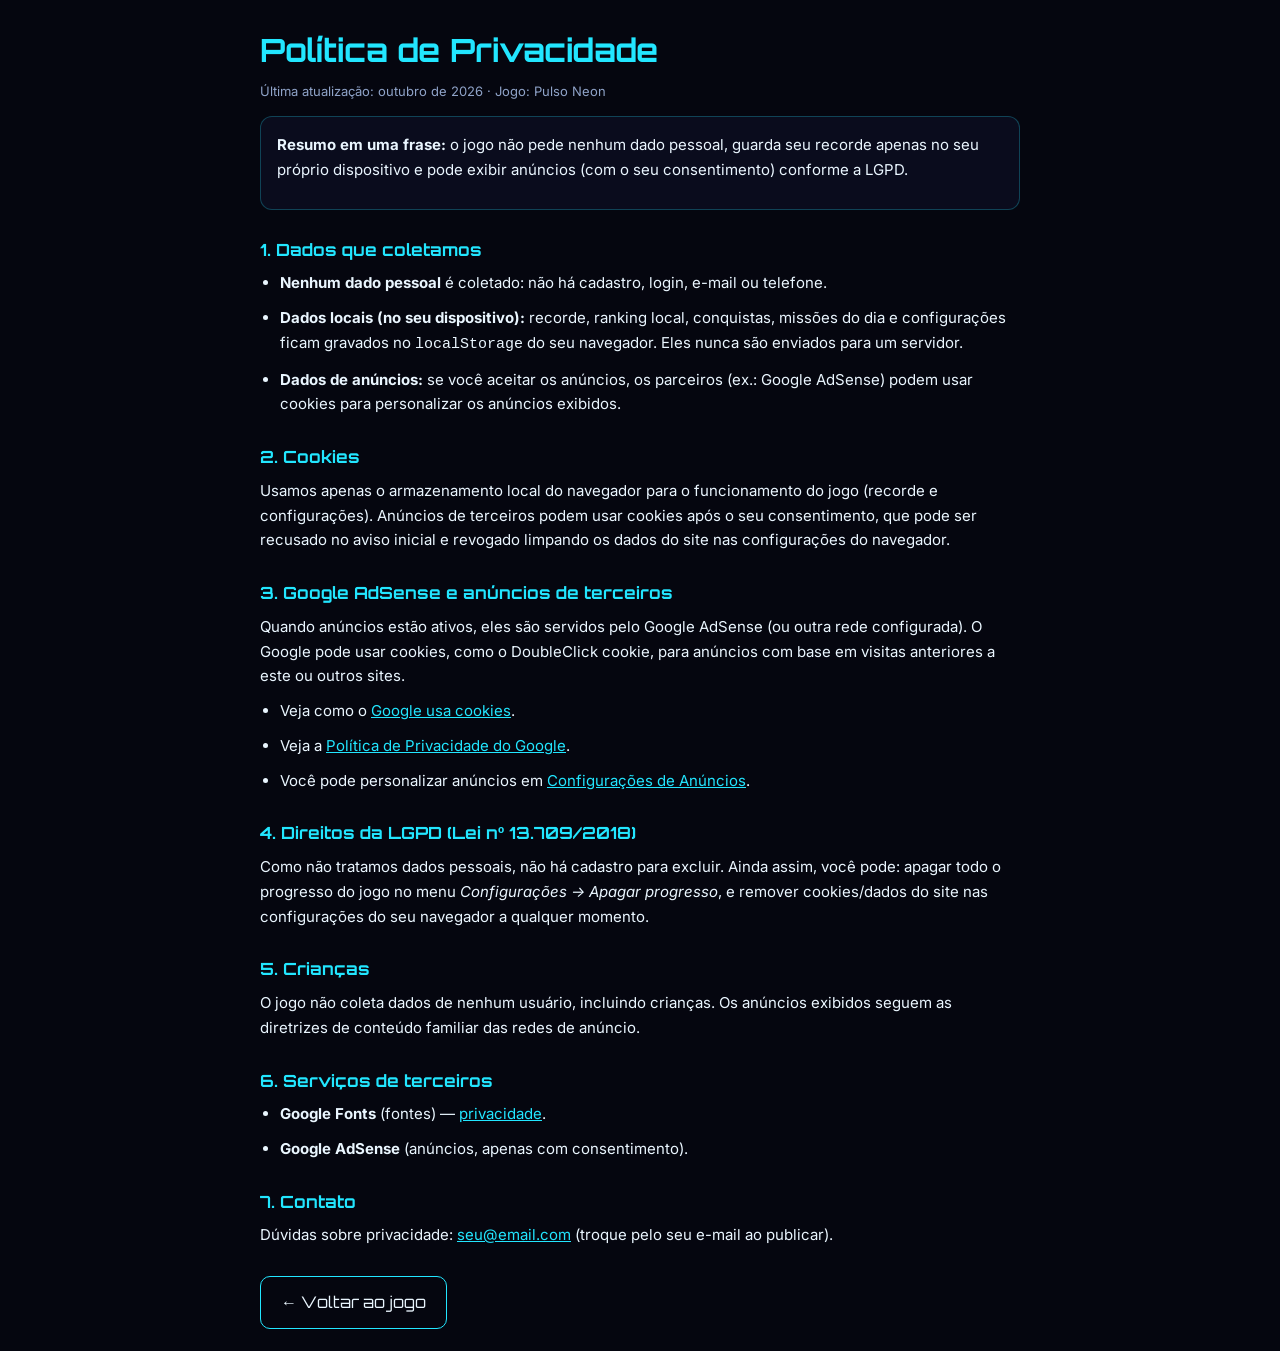
==== privacy.html @ bc663684 "etapa 0: estado atual do jogo Pulso Neon (redesign para Orblux)" ====
<!DOCTYPE html>
<html lang="pt-BR">
<head>
  <meta charset="UTF-8">
  <meta name="viewport" content="width=device-width, initial-scale=1.0">
  <title>Política de Privacidade — Pulso Neon</title>
  <meta name="theme-color" content="#05060f">
  <link rel="icon" href="favicon.svg" type="image/svg+xml">
  <link rel="preconnect" href="https://fonts.googleapis.com">
  <link rel="preconnect" href="https://fonts.gstatic.com" crossorigin>
  <link href="https://fonts.googleapis.com/css2?family=Orbitron:wght@600;800&family=Inter:wght@400;600&display=swap" rel="stylesheet">
  <style>
    :root { --bg:#05060f; --text:#eaf6ff; --muted:#8fa3c8; --cyan:#22e6ff; }
    * { box-sizing:border-box; margin:0; padding:0; }
    body { background:var(--bg); color:var(--text); font-family:'Inter',system-ui,sans-serif; line-height:1.65; padding:24px; }
    main { max-width:760px; margin:0 auto; }
    h1 { font-family:'Orbitron',sans-serif; color:var(--cyan); margin-bottom:4px; }
    h2 { font-family:'Orbitron',sans-serif; font-size:1.05rem; color:var(--cyan); margin:26px 0 8px; }
    p, li { color:var(--text); font-size:15px; margin-bottom:10px; }
    ul { padding-left:20px; }
    .muted { color:var(--muted); font-size:13px; }
    a { color:var(--cyan); }
    .box { border:1px solid rgba(34,230,255,.25); border-radius:12px; padding:16px; margin:14px 0; background:rgba(13,16,36,.7); }
    .btn { display:inline-block; margin-top:18px; padding:12px 20px; border:1px solid var(--cyan); border-radius:10px; color:var(--text); text-decoration:none; font-family:'Orbitron',sans-serif; }
  </style>
</head>
<body>
<main>
  <h1>Política de Privacidade</h1>
  <p class="muted">Última atualização: outubro de 2026 · Jogo: Pulso Neon</p>

  <div class="box">
    <p><b>Resumo em uma frase:</b> o jogo não pede nenhum dado pessoal, guarda seu recorde apenas no seu próprio dispositivo
    e pode exibir anúncios (com o seu consentimento) conforme a LGPD.</p>
  </div>

  <h2>1. Dados que coletamos</h2>
  <ul>
    <li><b>Nenhum dado pessoal</b> é coletado: não há cadastro, login, e-mail ou telefone.</li>
    <li><b>Dados locais (no seu dispositivo):</b> recorde, ranking local, conquistas, missões do dia e configurações
      ficam gravados no <code>localStorage</code> do seu navegador. Eles nunca são enviados para um servidor.</li>
    <li><b>Dados de anúncios:</b> se você aceitar os anúncios, os parceiros (ex.: Google AdSense) podem usar cookies
      para personalizar os anúncios exibidos.</li>
  </ul>

  <h2>2. Cookies</h2>
  <p>Usamos apenas o armazenamento local do navegador para o funcionamento do jogo (recorde e configurações).
  Anúncios de terceiros podem usar cookies após o seu consentimento, que pode ser recusado no aviso inicial
  e revogado limpando os dados do site nas configurações do navegador.</p>

  <h2>3. Google AdSense e anúncios de terceiros</h2>
  <p>Quando anúncios estão ativos, eles são servidos pelo Google AdSense (ou outra rede configurada).
  O Google pode usar cookies, como o DoubleClick cookie, para anúncios com base em visitas anteriores a este
  ou outros sites.</p>
  <ul>
    <li>Veja como o <a href="https://policies.google.com/technologies/ads?hl=pt-BR" target="_blank" rel="noopener">Google usa cookies</a>.</li>
    <li>Veja a <a href="https://policies.google.com/privacy?hl=pt-BR" target="_blank" rel="noopener">Política de Privacidade do Google</a>.</li>
    <li>Você pode personalizar anúncios em <a href="https://adssettings.google.com/" target="_blank" rel="noopener">Configurações de Anúncios</a>.</li>
  </ul>

  <h2>4. Direitos da LGPD (Lei nº 13.709/2018)</h2>
  <p>Como não tratamos dados pessoais, não há cadastro para excluir. Ainda assim, você pode:
  apagar todo o progresso do jogo no menu <i>Configurações → Apagar progresso</i>, e remover cookies/dados do site
  nas configurações do seu navegador a qualquer momento.</p>

  <h2>5. Crianças</h2>
  <p>O jogo não coleta dados de nenhum usuário, incluindo crianças. Os anúncios exibidos seguem as diretrizes
  de conteúdo familiar das redes de anúncio.</p>

  <h2>6. Serviços de terceiros</h2>
  <ul>
    <li><b>Google Fonts</b> (fontes) — <a href="https://policies.google.com/privacy?hl=pt-BR" target="_blank" rel="noopener">privacidade</a>.</li>
    <li><b>Google AdSense</b> (anúncios, apenas com consentimento).</li>
  </ul>

  <h2>7. Contato</h2>
  <p>Dúvidas sobre privacidade: <a href="mailto:seu@email.com">seu@email.com</a> (troque pelo seu e-mail ao publicar).</p>

  <a class="btn" href="index.html">← Voltar ao jogo</a>
</main>
</body>
</html>
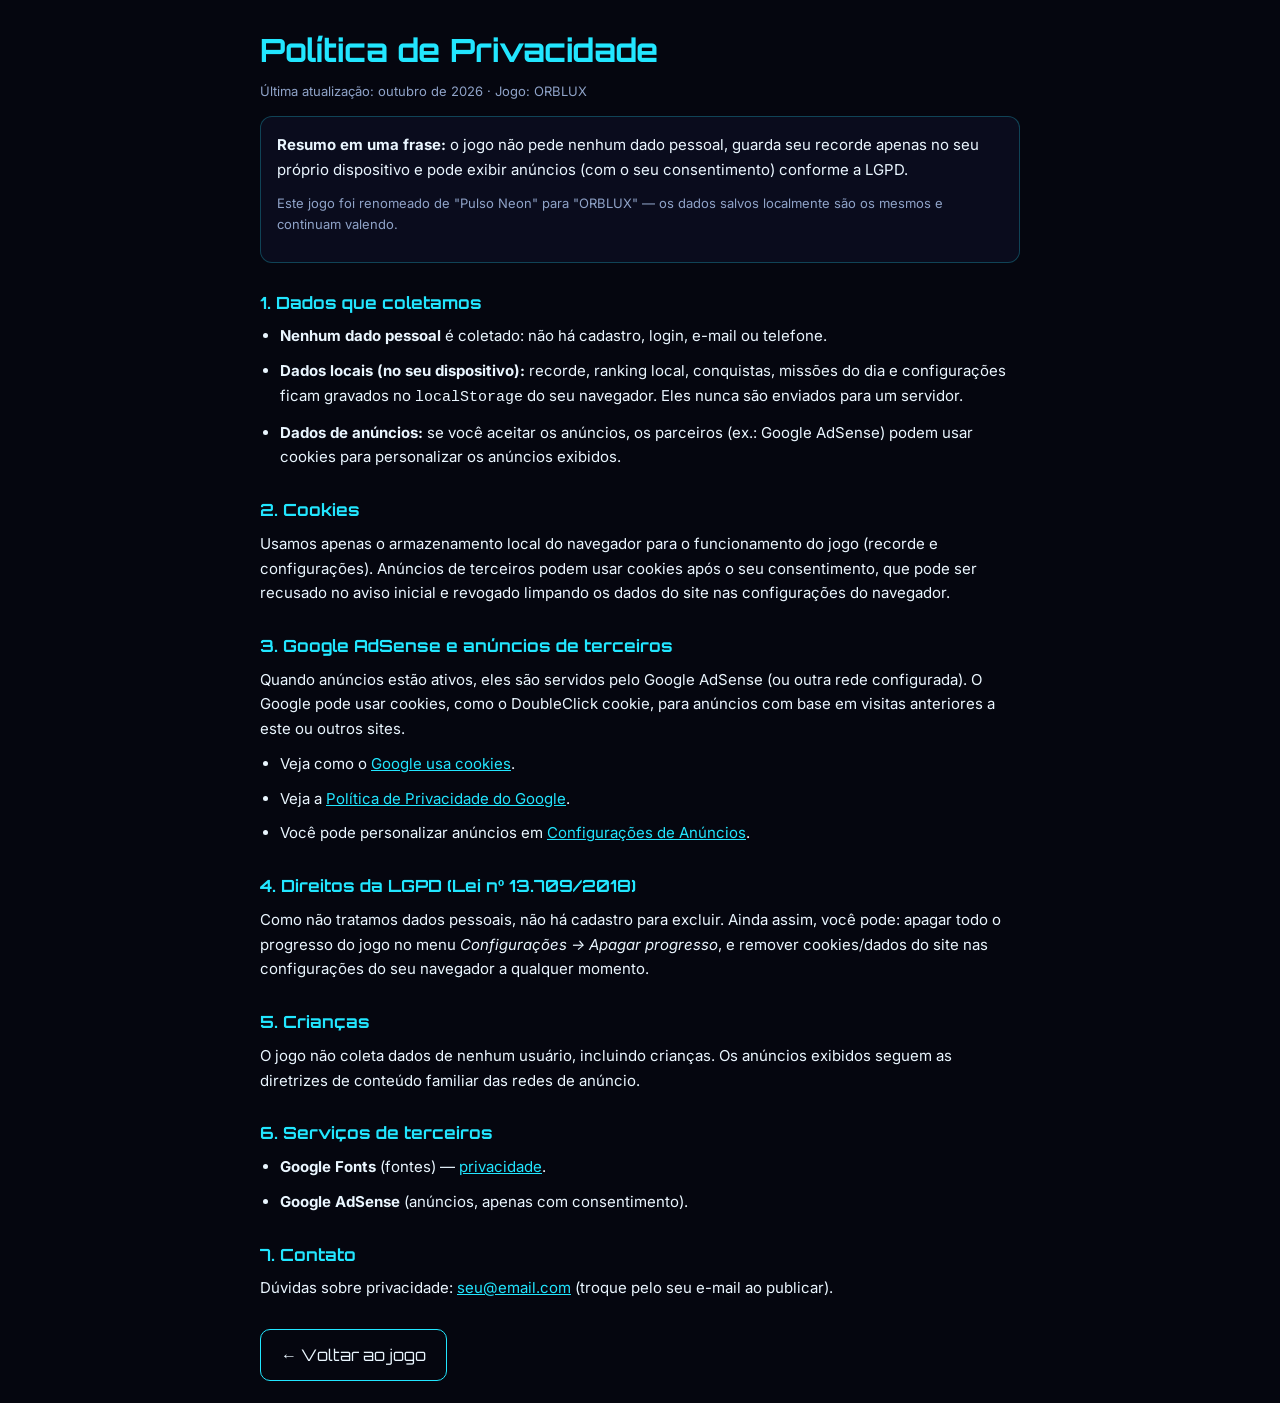
==== commit 938fd282: "etapa 1: rename para ORBLUX (marca, meta, manifest, share, debug OX) + fontes auto-hospedadas + ícon" ====
--- a/privacy.html
+++ b/privacy.html
@@ -3,7 +3,7 @@
 <head>
   <meta charset="UTF-8">
   <meta name="viewport" content="width=device-width, initial-scale=1.0">
-  <title>Política de Privacidade — Pulso Neon</title>
+  <title>Política de Privacidade — ORBLUX</title>
   <meta name="theme-color" content="#05060f">
   <link rel="icon" href="favicon.svg" type="image/svg+xml">
   <link rel="preconnect" href="https://fonts.googleapis.com">
@@ -27,11 +27,13 @@
 <body>
 <main>
   <h1>Política de Privacidade</h1>
-  <p class="muted">Última atualização: outubro de 2026 · Jogo: Pulso Neon</p>
+  <p class="muted">Última atualização: outubro de 2026 · Jogo: ORBLUX</p>
 
   <div class="box">
     <p><b>Resumo em uma frase:</b> o jogo não pede nenhum dado pessoal, guarda seu recorde apenas no seu próprio dispositivo
     e pode exibir anúncios (com o seu consentimento) conforme a LGPD.</p>
+    <p class="muted" style="font-size:13px">Este jogo foi renomeado de "Pulso Neon" para "ORBLUX" — os dados salvos
+    localmente são os mesmos e continuam valendo.</p>
   </div>
 
   <h2>1. Dados que coletamos</h2>
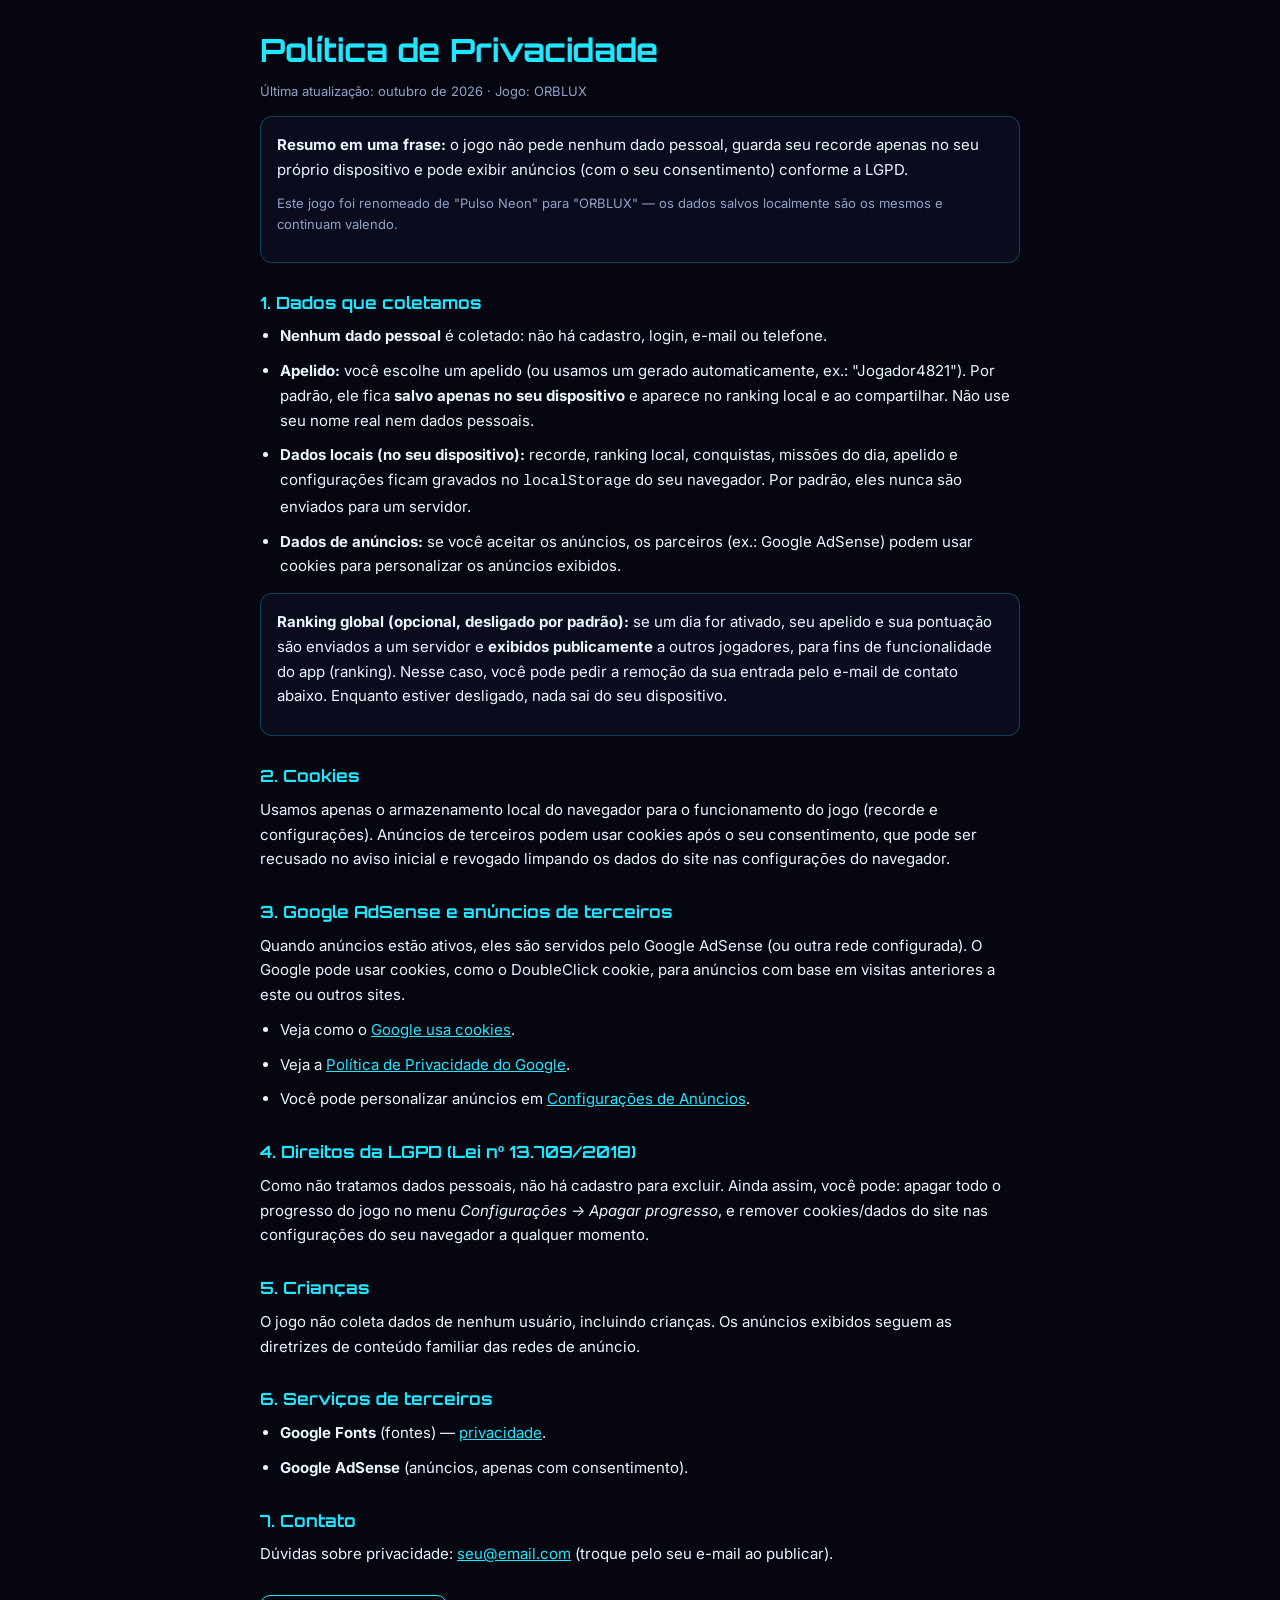
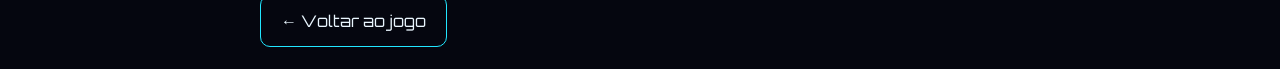
==== commit 1a468ea9: "apelido etapa 4: privacidade e seguranca de dados (loja) - privacy.html: apelido local-only; box exp" ====
--- a/privacy.html
+++ b/privacy.html
@@ -39,11 +39,20 @@
   <h2>1. Dados que coletamos</h2>
   <ul>
     <li><b>Nenhum dado pessoal</b> é coletado: não há cadastro, login, e-mail ou telefone.</li>
-    <li><b>Dados locais (no seu dispositivo):</b> recorde, ranking local, conquistas, missões do dia e configurações
-      ficam gravados no <code>localStorage</code> do seu navegador. Eles nunca são enviados para um servidor.</li>
+    <li><b>Apelido:</b> você escolhe um apelido (ou usamos um gerado automaticamente, ex.: "Jogador4821").
+      Por padrão, ele fica <b>salvo apenas no seu dispositivo</b> e aparece no ranking local e ao compartilhar.
+      Não use seu nome real nem dados pessoais.</li>
+    <li><b>Dados locais (no seu dispositivo):</b> recorde, ranking local, conquistas, missões do dia, apelido e configurações
+      ficam gravados no <code>localStorage</code> do seu navegador. Por padrão, eles nunca são enviados para um servidor.</li>
     <li><b>Dados de anúncios:</b> se você aceitar os anúncios, os parceiros (ex.: Google AdSense) podem usar cookies
       para personalizar os anúncios exibidos.</li>
   </ul>
+  <div class="box">
+    <p><b>Ranking global (opcional, desligado por padrão):</b> se um dia for ativado, seu apelido e sua pontuação
+      são enviados a um servidor e <b>exibidos publicamente</b> a outros jogadores, para fins de funcionalidade do app
+      (ranking). Nesse caso, você pode pedir a remoção da sua entrada pelo e-mail de contato abaixo.
+      Enquanto estiver desligado, nada sai do seu dispositivo.</p>
+  </div>
 
   <h2>2. Cookies</h2>
   <p>Usamos apenas o armazenamento local do navegador para o funcionamento do jogo (recorde e configurações).
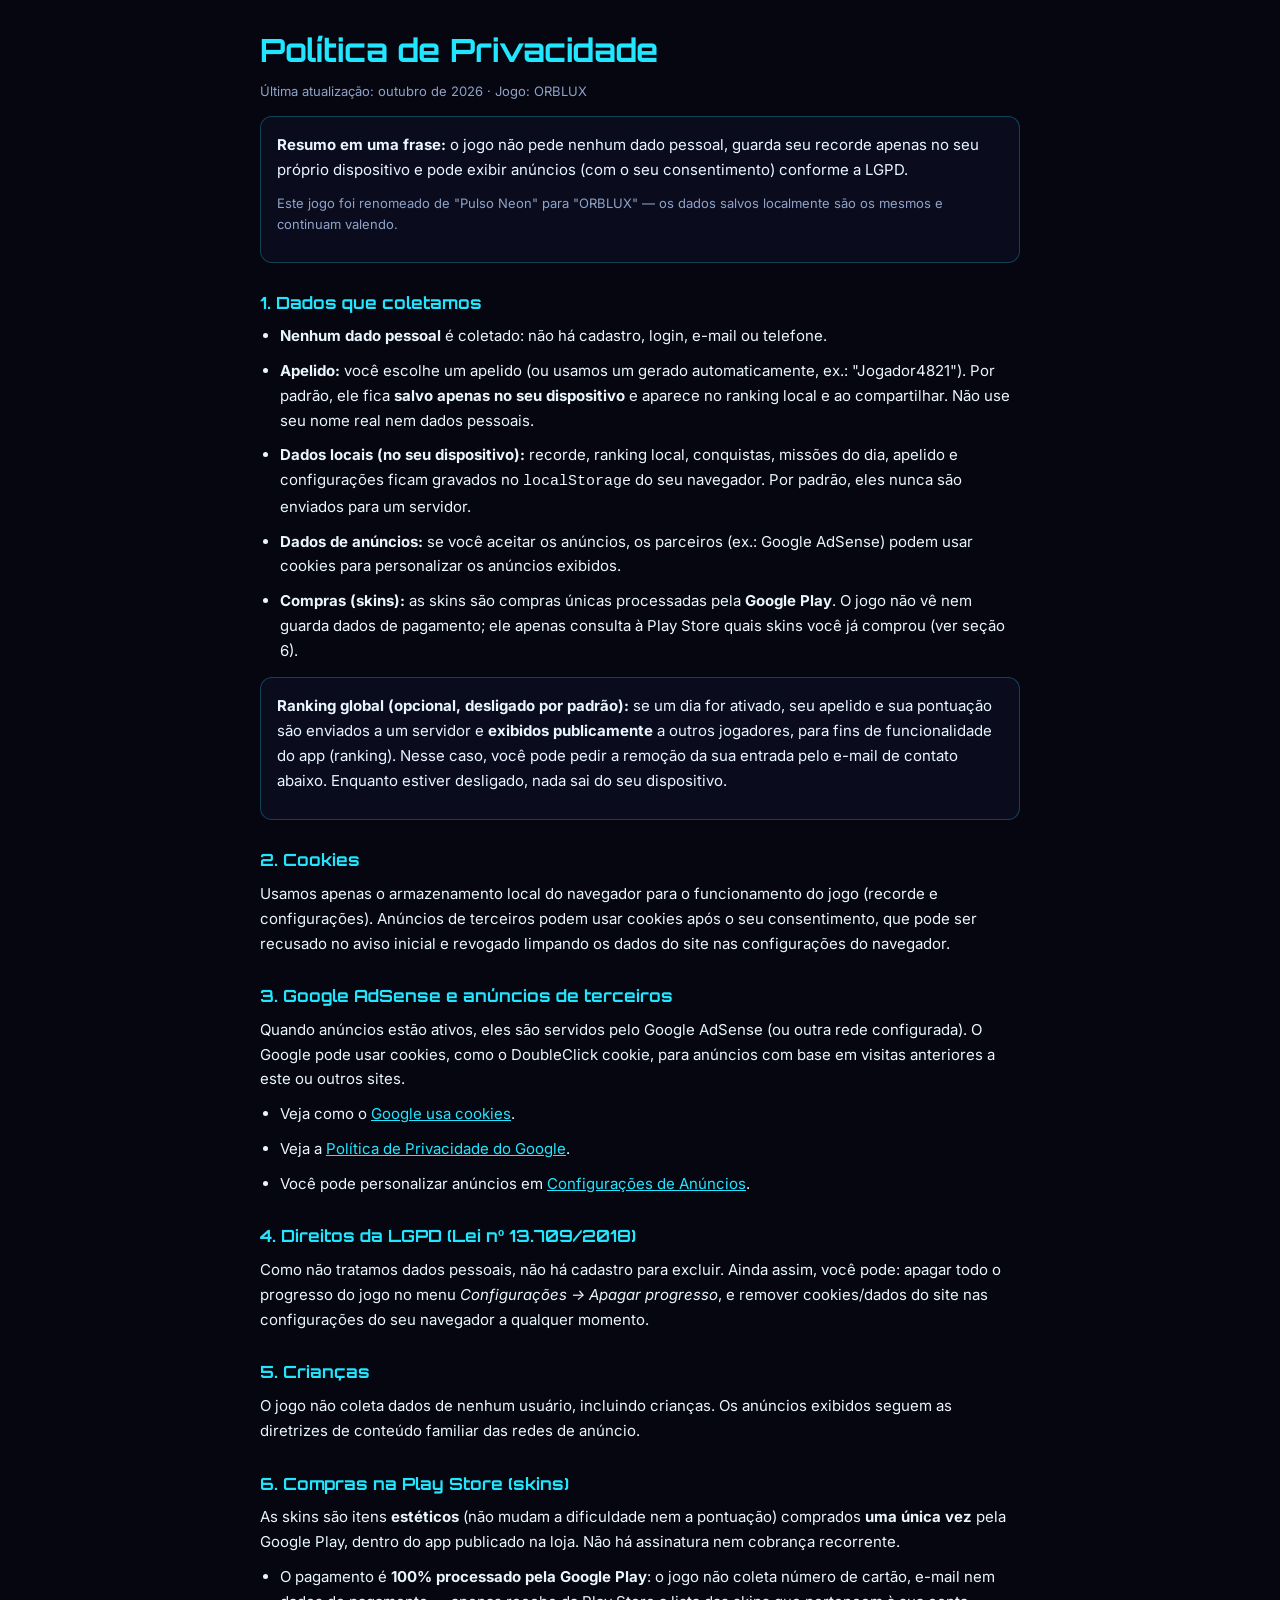
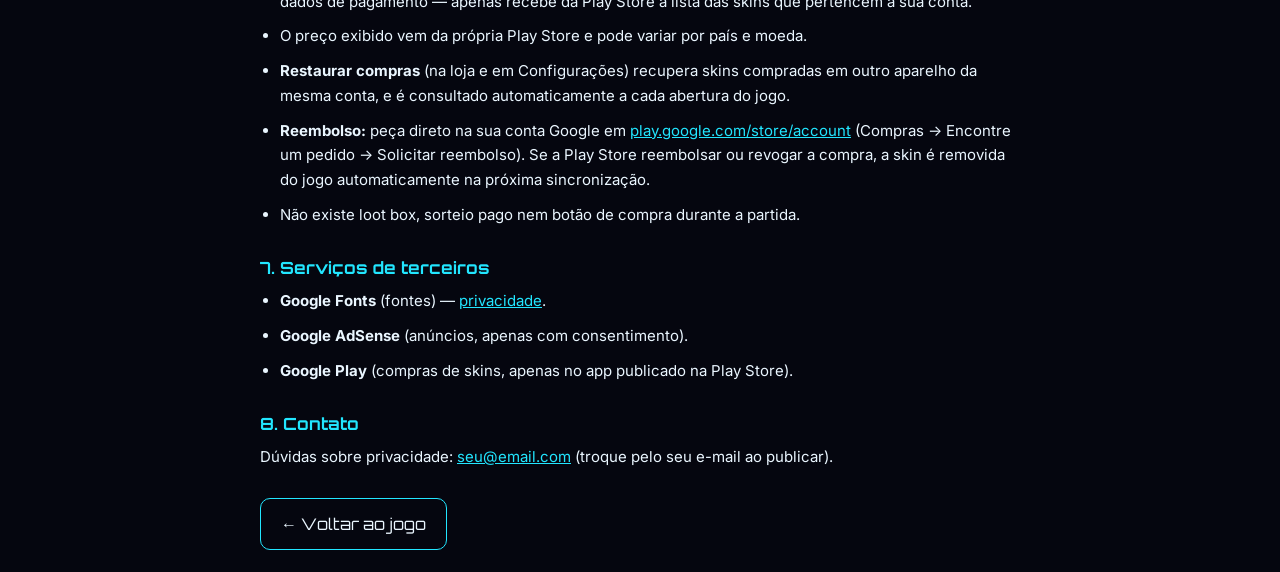
==== commit 9e0ce406: "Etapa 7: documentacao da Play Store (skus, TWA, privacidade, compras) - SKINS_PLAY_CONSOLE.md: tabel" ====
--- a/privacy.html
+++ b/privacy.html
@@ -46,6 +46,8 @@
       ficam gravados no <code>localStorage</code> do seu navegador. Por padrão, eles nunca são enviados para um servidor.</li>
     <li><b>Dados de anúncios:</b> se você aceitar os anúncios, os parceiros (ex.: Google AdSense) podem usar cookies
       para personalizar os anúncios exibidos.</li>
+    <li><b>Compras (skins):</b> as skins são compras únicas processadas pela <b>Google Play</b>. O jogo não vê nem
+      guarda dados de pagamento; ele apenas consulta à Play Store quais skins você já comprou (ver seção 6).</li>
   </ul>
   <div class="box">
     <p><b>Ranking global (opcional, desligado por padrão):</b> se um dia for ativado, seu apelido e sua pontuação
@@ -78,13 +80,30 @@
   <p>O jogo não coleta dados de nenhum usuário, incluindo crianças. Os anúncios exibidos seguem as diretrizes
   de conteúdo familiar das redes de anúncio.</p>
 
-  <h2>6. Serviços de terceiros</h2>
+  <h2>6. Compras na Play Store (skins)</h2>
+  <p>As skins são itens <b>estéticos</b> (não mudam a dificuldade nem a pontuação) comprados <b>uma única vez</b>
+  pela Google Play, dentro do app publicado na loja. Não há assinatura nem cobrança recorrente.</p>
+  <ul>
+    <li>O pagamento é <b>100% processado pela Google Play</b>: o jogo não coleta número de cartão, e-mail
+      nem dados de pagamento — apenas recebe da Play Store a lista das skins que pertencem à sua conta.</li>
+    <li>O preço exibido vem da própria Play Store e pode variar por país e moeda.</li>
+    <li><b>Restaurar compras</b> (na loja e em Configurações) recupera skins compradas em outro aparelho
+      da mesma conta, e é consultado automaticamente a cada abertura do jogo.</li>
+    <li><b>Reembolso:</b> peça direto na sua conta Google em
+      <a href="https://play.google.com/store/account" target="_blank" rel="noopener">play.google.com/store/account</a>
+      (Compras → Encontre um pedido → Solicitar reembolso). Se a Play Store reembolsar ou revogar a compra,
+      a skin é removida do jogo automaticamente na próxima sincronização.</li>
+    <li>Não existe loot box, sorteio pago nem botão de compra durante a partida.</li>
+  </ul>
+
+  <h2>7. Serviços de terceiros</h2>
   <ul>
     <li><b>Google Fonts</b> (fontes) — <a href="https://policies.google.com/privacy?hl=pt-BR" target="_blank" rel="noopener">privacidade</a>.</li>
     <li><b>Google AdSense</b> (anúncios, apenas com consentimento).</li>
+    <li><b>Google Play</b> (compras de skins, apenas no app publicado na Play Store).</li>
   </ul>
 
-  <h2>7. Contato</h2>
+  <h2>8. Contato</h2>
   <p>Dúvidas sobre privacidade: <a href="mailto:seu@email.com">seu@email.com</a> (troque pelo seu e-mail ao publicar).</p>
 
   <a class="btn" href="index.html">← Voltar ao jogo</a>
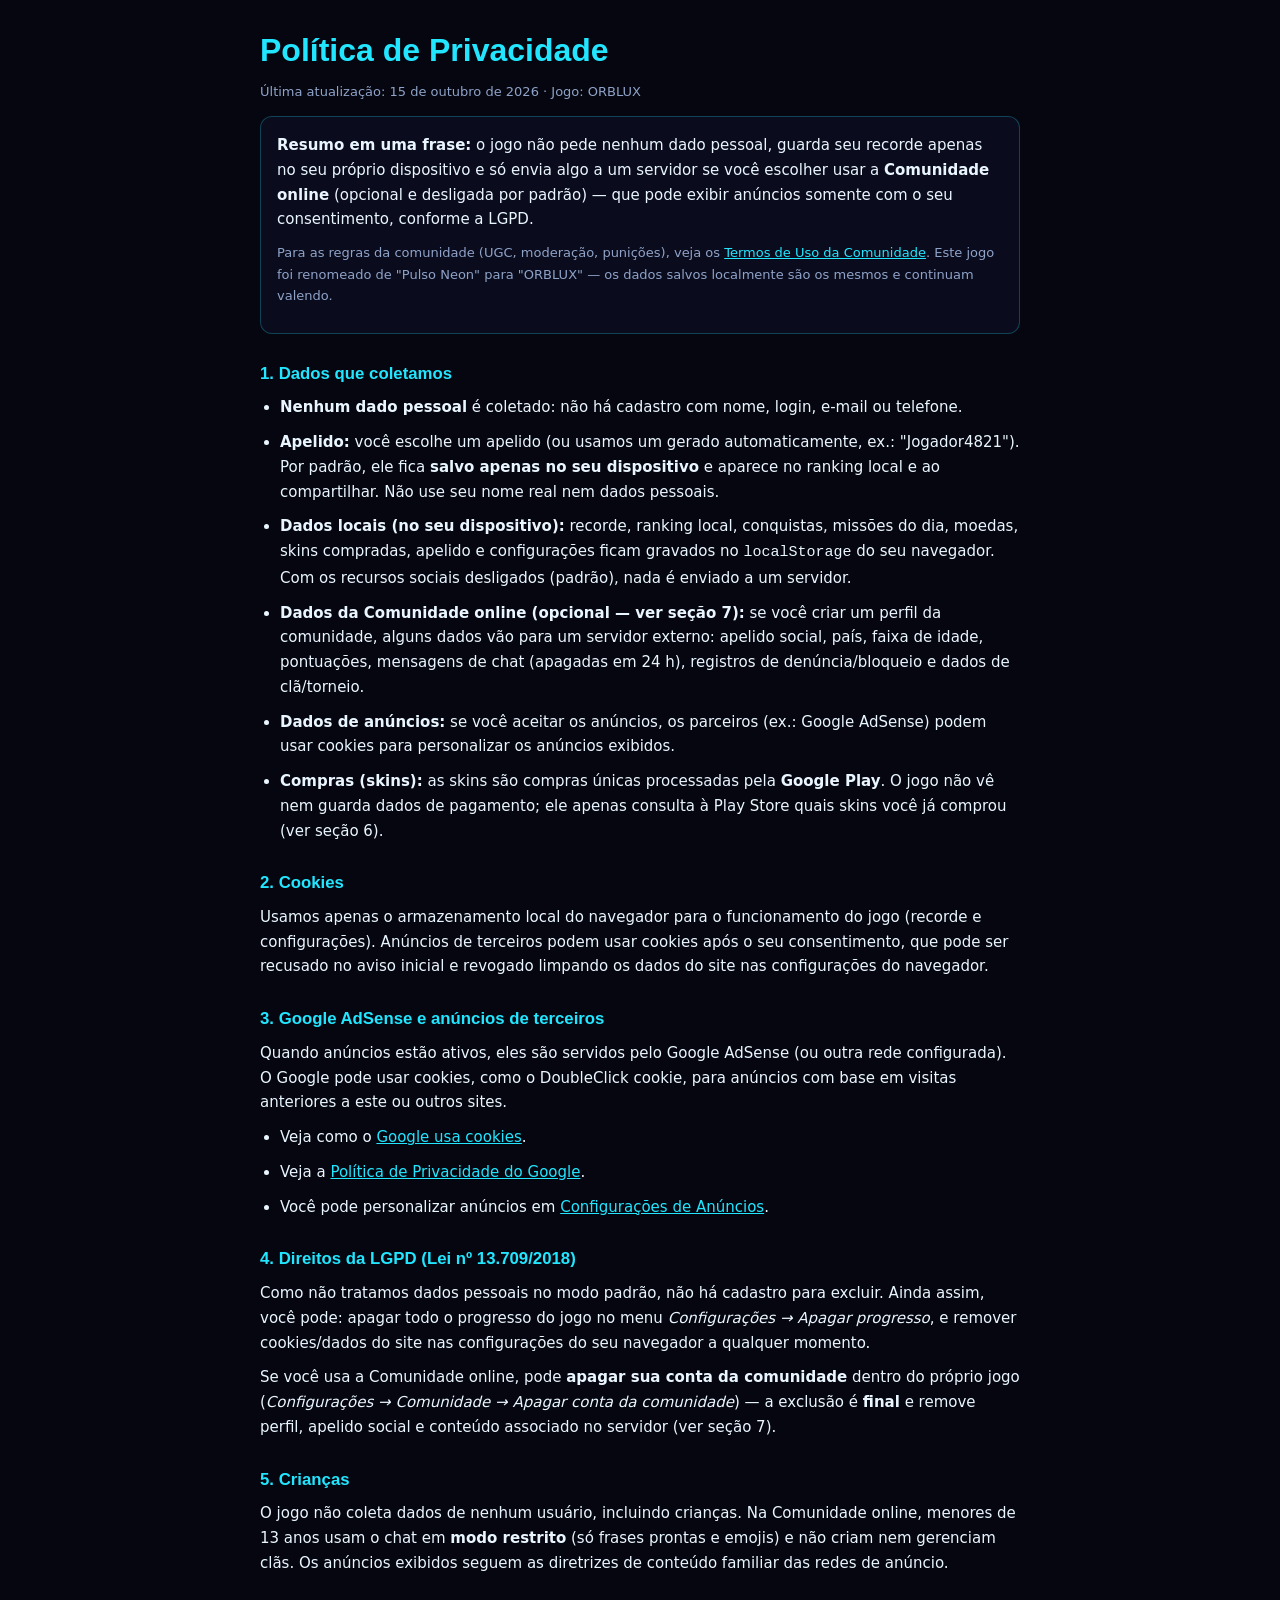
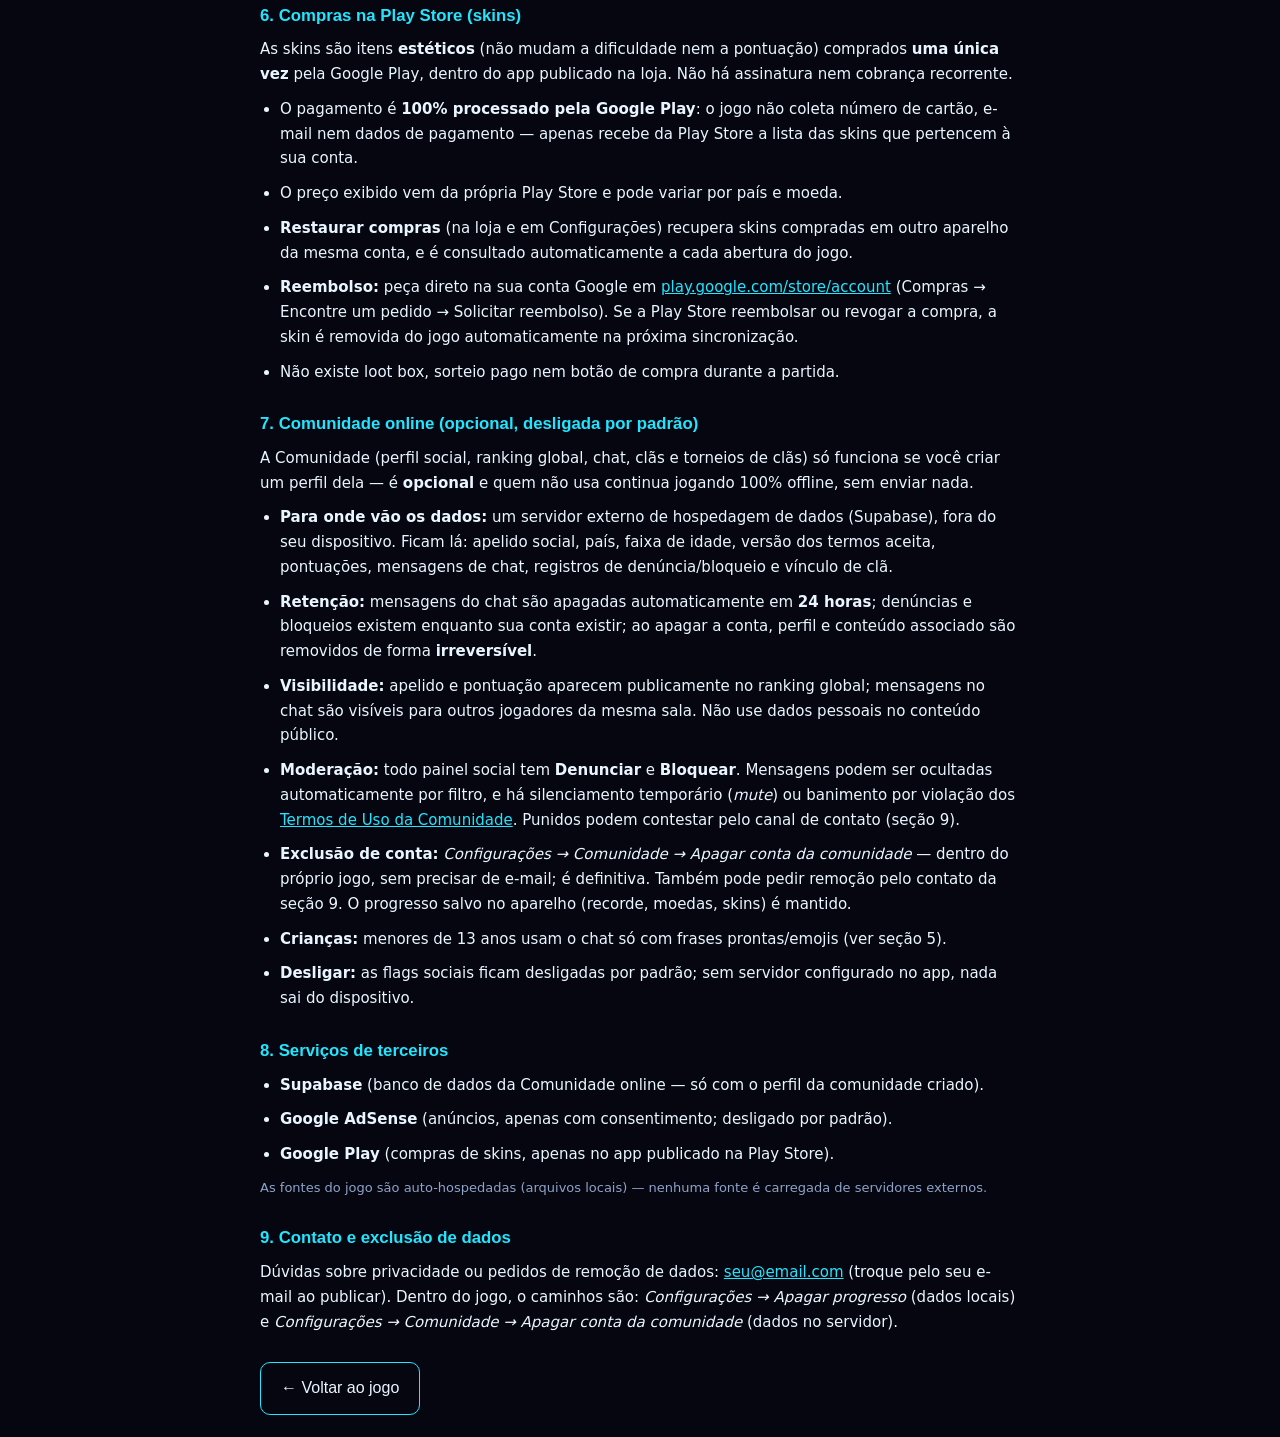
==== commit ef4a518c: "Fase 7 — Conformidade/loja privacy.html reescrito sem CDN (Google Fonts removido; fontes auto-hosped" ====
--- a/privacy.html
+++ b/privacy.html
@@ -6,55 +6,53 @@
   <title>Política de Privacidade — ORBLUX</title>
   <meta name="theme-color" content="#05060f">
   <link rel="icon" href="favicon.svg" type="image/svg+xml">
-  <link rel="preconnect" href="https://fonts.googleapis.com">
-  <link rel="preconnect" href="https://fonts.gstatic.com" crossorigin>
-  <link href="https://fonts.googleapis.com/css2?family=Orbitron:wght@600;800&family=Inter:wght@400;600&display=swap" rel="stylesheet">
+  <link rel="stylesheet" href="css/fonts.css">
   <style>
     :root { --bg:#05060f; --text:#eaf6ff; --muted:#8fa3c8; --cyan:#22e6ff; }
     * { box-sizing:border-box; margin:0; padding:0; }
-    body { background:var(--bg); color:var(--text); font-family:'Inter',system-ui,sans-serif; line-height:1.65; padding:24px; }
+    body { background:var(--bg); color:var(--text); font-family:'Orblux Sans','Inter',system-ui,sans-serif; line-height:1.65; padding:24px; }
     main { max-width:760px; margin:0 auto; }
-    h1 { font-family:'Orbitron',sans-serif; color:var(--cyan); margin-bottom:4px; }
-    h2 { font-family:'Orbitron',sans-serif; font-size:1.05rem; color:var(--cyan); margin:26px 0 8px; }
+    h1 { font-family:'Orblux Display','Orbitron',sans-serif; color:var(--cyan); margin-bottom:4px; }
+    h2 { font-family:'Orblux Display','Orbitron',sans-serif; font-size:1.05rem; color:var(--cyan); margin:26px 0 8px; }
     p, li { color:var(--text); font-size:15px; margin-bottom:10px; }
     ul { padding-left:20px; }
     .muted { color:var(--muted); font-size:13px; }
     a { color:var(--cyan); }
     .box { border:1px solid rgba(34,230,255,.25); border-radius:12px; padding:16px; margin:14px 0; background:rgba(13,16,36,.7); }
-    .btn { display:inline-block; margin-top:18px; padding:12px 20px; border:1px solid var(--cyan); border-radius:10px; color:var(--text); text-decoration:none; font-family:'Orbitron',sans-serif; }
+    .btn { display:inline-block; margin-top:18px; padding:12px 20px; border:1px solid var(--cyan); border-radius:10px; color:var(--text); text-decoration:none; font-family:'Orblux Display','Orbitron',sans-serif; }
   </style>
 </head>
 <body>
 <main>
   <h1>Política de Privacidade</h1>
-  <p class="muted">Última atualização: outubro de 2026 · Jogo: ORBLUX</p>
+  <p class="muted">Última atualização: 15 de outubro de 2026 · Jogo: ORBLUX</p>
 
   <div class="box">
-    <p><b>Resumo em uma frase:</b> o jogo não pede nenhum dado pessoal, guarda seu recorde apenas no seu próprio dispositivo
-    e pode exibir anúncios (com o seu consentimento) conforme a LGPD.</p>
-    <p class="muted" style="font-size:13px">Este jogo foi renomeado de "Pulso Neon" para "ORBLUX" — os dados salvos
-    localmente são os mesmos e continuam valendo.</p>
+    <p><b>Resumo em uma frase:</b> o jogo não pede nenhum dado pessoal, guarda seu recorde apenas no seu próprio
+    dispositivo e só envia algo a um servidor se você escolher usar a <b>Comunidade online</b> (opcional e desligada
+    por padrão) — que pode exibir anúncios somente com o seu consentimento, conforme a LGPD.</p>
+    <p class="muted" style="font-size:13px">Para as regras da comunidade (UGC, moderação, punições), veja os
+    <a href="termos.html">Termos de Uso da Comunidade</a>. Este jogo foi renomeado de "Pulso Neon" para "ORBLUX" —
+    os dados salvos localmente são os mesmos e continuam valendo.</p>
   </div>
 
   <h2>1. Dados que coletamos</h2>
   <ul>
-    <li><b>Nenhum dado pessoal</b> é coletado: não há cadastro, login, e-mail ou telefone.</li>
+    <li><b>Nenhum dado pessoal</b> é coletado: não há cadastro com nome, login, e-mail ou telefone.</li>
     <li><b>Apelido:</b> você escolhe um apelido (ou usamos um gerado automaticamente, ex.: "Jogador4821").
       Por padrão, ele fica <b>salvo apenas no seu dispositivo</b> e aparece no ranking local e ao compartilhar.
       Não use seu nome real nem dados pessoais.</li>
-    <li><b>Dados locais (no seu dispositivo):</b> recorde, ranking local, conquistas, missões do dia, apelido e configurações
-      ficam gravados no <code>localStorage</code> do seu navegador. Por padrão, eles nunca são enviados para um servidor.</li>
+    <li><b>Dados locais (no seu dispositivo):</b> recorde, ranking local, conquistas, missões do dia, moedas,
+      skins compradas, apelido e configurações ficam gravados no <code>localStorage</code> do seu navegador.
+      Com os recursos sociais desligados (padrão), nada é enviado a um servidor.</li>
+    <li><b>Dados da Comunidade online (opcional — ver seção 7):</b> se você criar um perfil da comunidade,
+      alguns dados vão para um servidor externo: apelido social, país, faixa de idade, pontuações, mensagens
+      de chat (apagadas em 24 h), registros de denúncia/bloqueio e dados de clã/torneio.</li>
     <li><b>Dados de anúncios:</b> se você aceitar os anúncios, os parceiros (ex.: Google AdSense) podem usar cookies
       para personalizar os anúncios exibidos.</li>
     <li><b>Compras (skins):</b> as skins são compras únicas processadas pela <b>Google Play</b>. O jogo não vê nem
       guarda dados de pagamento; ele apenas consulta à Play Store quais skins você já comprou (ver seção 6).</li>
   </ul>
-  <div class="box">
-    <p><b>Ranking global (opcional, desligado por padrão):</b> se um dia for ativado, seu apelido e sua pontuação
-      são enviados a um servidor e <b>exibidos publicamente</b> a outros jogadores, para fins de funcionalidade do app
-      (ranking). Nesse caso, você pode pedir a remoção da sua entrada pelo e-mail de contato abaixo.
-      Enquanto estiver desligado, nada sai do seu dispositivo.</p>
-  </div>
 
   <h2>2. Cookies</h2>
   <p>Usamos apenas o armazenamento local do navegador para o funcionamento do jogo (recorde e configurações).
@@ -72,13 +70,17 @@
   </ul>
 
   <h2>4. Direitos da LGPD (Lei nº 13.709/2018)</h2>
-  <p>Como não tratamos dados pessoais, não há cadastro para excluir. Ainda assim, você pode:
+  <p>Como não tratamos dados pessoais no modo padrão, não há cadastro para excluir. Ainda assim, você pode:
   apagar todo o progresso do jogo no menu <i>Configurações → Apagar progresso</i>, e remover cookies/dados do site
   nas configurações do seu navegador a qualquer momento.</p>
+  <p>Se você usa a Comunidade online, pode <b>apagar sua conta da comunidade</b> dentro do próprio jogo
+  (<i>Configurações → Comunidade → Apagar conta da comunidade</i>) — a exclusão é <b>final</b> e remove perfil,
+  apelido social e conteúdo associado no servidor (ver seção 7).</p>
 
   <h2>5. Crianças</h2>
-  <p>O jogo não coleta dados de nenhum usuário, incluindo crianças. Os anúncios exibidos seguem as diretrizes
-  de conteúdo familiar das redes de anúncio.</p>
+  <p>O jogo não coleta dados de nenhum usuário, incluindo crianças. Na Comunidade online, menores de 13 anos
+  usam o chat em <b>modo restrito</b> (só frases prontas e emojis) e não criam nem gerenciam clãs. Os anúncios
+  exibidos seguem as diretrizes de conteúdo familiar das redes de anúncio.</p>
 
   <h2>6. Compras na Play Store (skins)</h2>
   <p>As skins são itens <b>estéticos</b> (não mudam a dificuldade nem a pontuação) comprados <b>uma única vez</b>
@@ -96,15 +98,44 @@
     <li>Não existe loot box, sorteio pago nem botão de compra durante a partida.</li>
   </ul>
 
-  <h2>7. Serviços de terceiros</h2>
+  <h2>7. Comunidade online (opcional, desligada por padrão)</h2>
+  <p>A Comunidade (perfil social, ranking global, chat, clãs e torneios de clãs) só funciona se você criar um
+  perfil dela — é <b>opcional</b> e quem não usa continua jogando 100% offline, sem enviar nada.</p>
   <ul>
-    <li><b>Google Fonts</b> (fontes) — <a href="https://policies.google.com/privacy?hl=pt-BR" target="_blank" rel="noopener">privacidade</a>.</li>
-    <li><b>Google AdSense</b> (anúncios, apenas com consentimento).</li>
+    <li><b>Para onde vão os dados:</b> um servidor externo de hospedagem de dados (Supabase), fora do seu
+      dispositivo. Ficam lá: apelido social, país, faixa de idade, versão dos termos aceita, pontuações,
+      mensagens de chat, registros de denúncia/bloqueio e vínculo de clã.</li>
+    <li><b>Retenção:</b> mensagens do chat são apagadas automaticamente em <b>24 horas</b>; denúncias e
+      bloqueios existem enquanto sua conta existir; ao apagar a conta, perfil e conteúdo associado são
+      removidos de forma <b>irreversível</b>.</li>
+    <li><b>Visibilidade:</b> apelido e pontuação aparecem publicamente no ranking global; mensagens no chat
+      são visíveis para outros jogadores da mesma sala. Não use dados pessoais no conteúdo público.</li>
+    <li><b>Moderação:</b> todo painel social tem <b>Denunciar</b> e <b>Bloquear</b>. Mensagens podem ser
+      ocultadas automaticamente por filtro, e há silenciamento temporário (<i>mute</i>) ou banimento por
+      violação dos <a href="termos.html">Termos de Uso da Comunidade</a>. Punidos podem contestar pelo
+      canal de contato (seção 9).</li>
+    <li><b>Exclusão de conta:</b> <i>Configurações → Comunidade → Apagar conta da comunidade</i> — dentro do
+      próprio jogo, sem precisar de e-mail; é definitiva. Também pode pedir remoção pelo contato da seção 9.
+      O progresso salvo no aparelho (recorde, moedas, skins) é mantido.</li>
+    <li><b>Crianças:</b> menores de 13 anos usam o chat só com frases prontas/emojis (ver seção 5).</li>
+    <li><b>Desligar:</b> as flags sociais ficam desligadas por padrão; sem servidor configurado no app,
+      nada sai do dispositivo.</li>
+  </ul>
+
+  <h2>8. Serviços de terceiros</h2>
+  <ul>
+    <li><b>Supabase</b> (banco de dados da Comunidade online — só com o perfil da comunidade criado).</li>
+    <li><b>Google AdSense</b> (anúncios, apenas com consentimento; desligado por padrão).</li>
     <li><b>Google Play</b> (compras de skins, apenas no app publicado na Play Store).</li>
   </ul>
+  <p class="muted">As fontes do jogo são auto-hospedadas (arquivos locais) — nenhuma fonte é carregada de
+  servidores externos.</p>
 
-  <h2>8. Contato</h2>
-  <p>Dúvidas sobre privacidade: <a href="mailto:seu@email.com">seu@email.com</a> (troque pelo seu e-mail ao publicar).</p>
+  <h2>9. Contato e exclusão de dados</h2>
+  <p>Dúvidas sobre privacidade ou pedidos de remoção de dados: <a href="mailto:seu@email.com">seu@email.com</a>
+  (troque pelo seu e-mail ao publicar). Dentro do jogo, o caminhos são:
+  <i>Configurações → Apagar progresso</i> (dados locais) e
+  <i>Configurações → Comunidade → Apagar conta da comunidade</i> (dados no servidor).</p>
 
   <a class="btn" href="index.html">← Voltar ao jogo</a>
 </main>
--- a/css/fonts.css
+++ b/css/fonts.css
@@ -0,0 +1,22 @@
+/* =========================================================
+   Fontes AUTO-HOSPEDADAS (subset latin) — não remover.
+   Gerado por tools/fetch-fonts.mjs. 2 famílias, font-display: swap.
+   =========================================================
+
+@font-face {
+  font-family: 'Orblux Display';
+  font-style: normal;
+  font-weight: 500 900;
+  font-display: swap;
+  src: url('../assets/fonts/orblux-display.woff2') format('woff2');
+  unicode-range: U+0000-00FF, U+0131, U+0152-0153, U+02BB-02BC, U+02C6, U+02DA, U+02DC, U+2000-206F, U+2074, U+20AC, U+2122, U+2191, U+2193, U+2212, U+2215, U+FEFF, U+FFFD;
+}
+
+@font-face {
+  font-family: 'Orblux Sans';
+  font-style: normal;
+  font-weight: 400 800;
+  font-display: swap;
+  src: url('../assets/fonts/orblux-sans.woff2') format('woff2');
+  unicode-range: U+0000-00FF, U+0131, U+0152-0153, U+02BB-02BC, U+02C6, U+02DA, U+02DC, U+2000-206F, U+2074, U+20AC, U+2122, U+2191, U+2193, U+2212, U+2215, U+FEFF, U+FFFD;
+}
